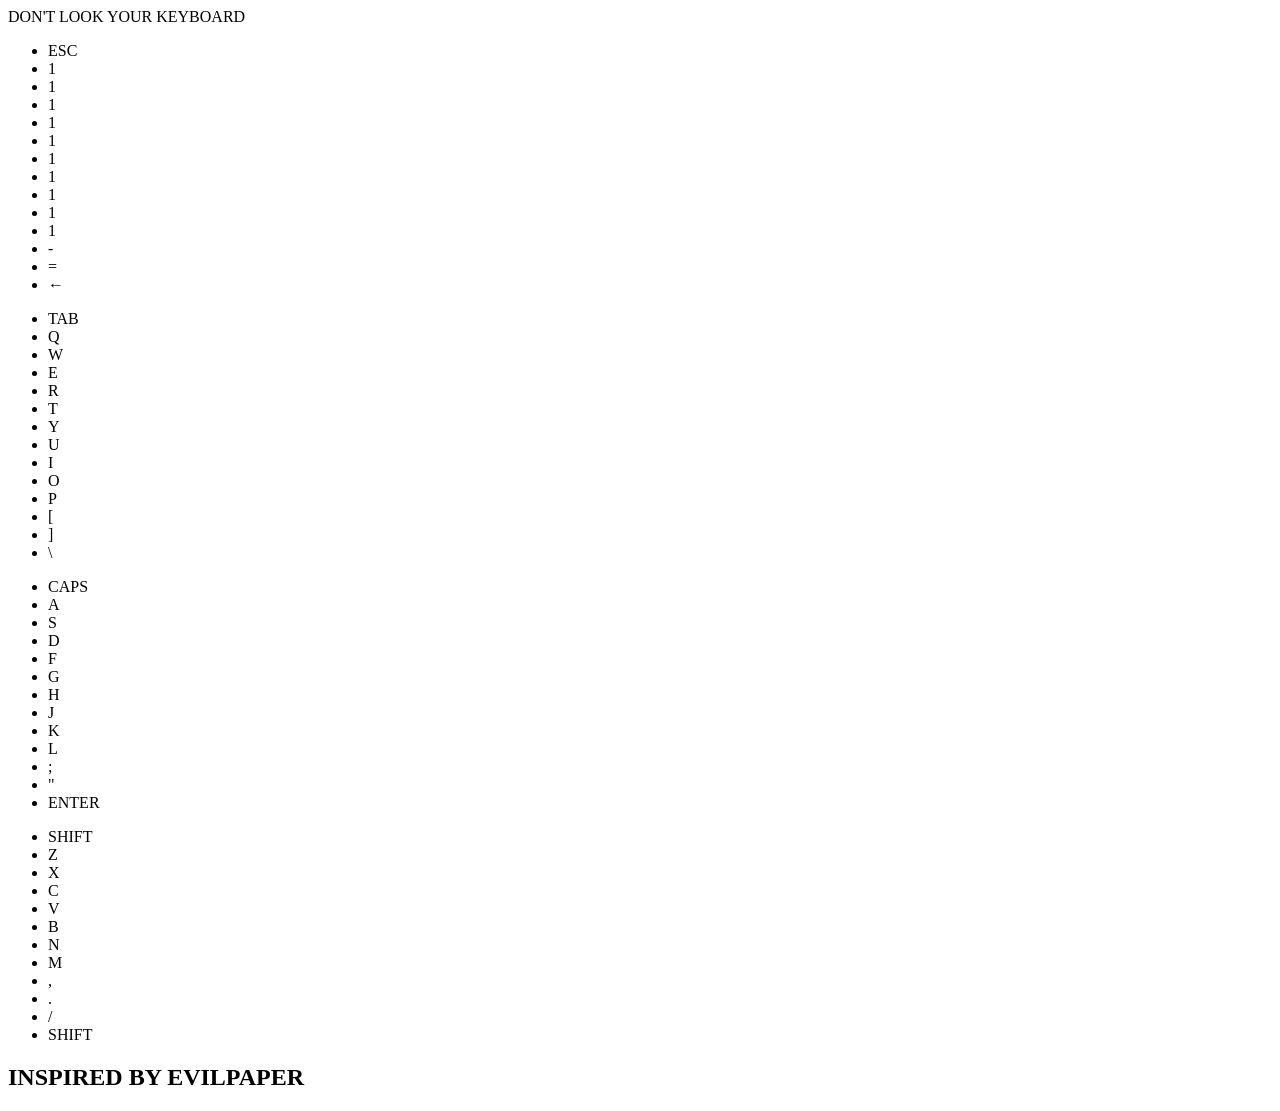
==== index.html @ 8ce094d6 "Added index html" ====
<!DOCTYPE html>
<html lang="en">
<head>
    <meta charset="UTF-8">
    <meta http-equiv="X-UA-Compatible" content="IE-edge">
    <meta name="viewport" content="width=device-width, initial-scale=1.0">
    <link rel="stylesheet" href="style.css">
    <title>touchy keyboard</title>
</head>
<body>
    <script src="script.js"></script>
    <div class ="keyboard-container"
        <h2>DON'T LOOK YOUR KEYBOARD</h2>
        <ul class="number-row">
            <li class="first" id="esc">ESC</li>
            <li class="first">1</li>
            <li class="second">1</li>
            <li class="second">1</li>
            <li class="third">1</li>
            <li class="third">1</li>
            <li class="fourth">1</li>
            <li class="fourth">1</li>
            <li class="fifth">1</li>
            <li class="fifth">1</li>
            <li class="sixth">1</li>
            <li class="sixth" id="c-">-</li>
            <li class="seventh" id="c=">=</li>
            <li class="seventh" id="BACKSPACE">&larr;</li>
        </ul>
        <ul class="first-letter-row">
            <li class="first" id="tab">TAB</li>
            <li class="first">Q</li>
            <li class="second">W</li>
            <li class="second">E</li>
            <li class="third">R</li>
            <li class="third">T</li>
            <li class="fourth">Y</li>
            <li class="fourth">U</li>
            <li class="fifth">I</li>
            <li class="fifth">O</li>
            <li class="sixth">P</li>
            <li class="sixth" id="c[">[</li>
            <li class="seventh" id="c]">]</li>
            <li class="seventh">\</li>
        </ul>
        <ul class="second-letter-row">
            <li class="first" id="caps">CAPS</li>
            <li class="first">A</li>
            <li class="second">S</li>
            <li class="second">D</li>
            <li class="third">F</li>
            <li class="third">G</li>
            <li class="fourth">H</li>
            <li class="fourth">J</li>
            <li class="fifth">K</li>
            <li class="fifth">L</li>
            <li class="sixth" id="c;">;</li>
            <li class="sixth" id='c"'>"</li>
            <li class="seventh" id="ENTER">ENTER</li>
        </ul>
        <ul class="third-letter-row">
            <li class="shift first">SHIFT</li>
            <li class="first">Z</li>
            <li class="second">X</li>
            <li class="second">C</li>
            <li class="third">V</li>
            <li class="third">B</li>
            <li class="fourth">N</li>
            <li class="fourth">M</li>
            <li class="fifth" id="c,">,</li>
            <li class="fifth" id="c.">.</li>
            <li class="sixth" id="c/">/</li>
            <li class="shift first">SHIFT</li>
        </ul>
        <h2> INSPIRED BY EVILPAPER </h2>
    </div>
    <script src="script.js"></script>
</body>
</html>
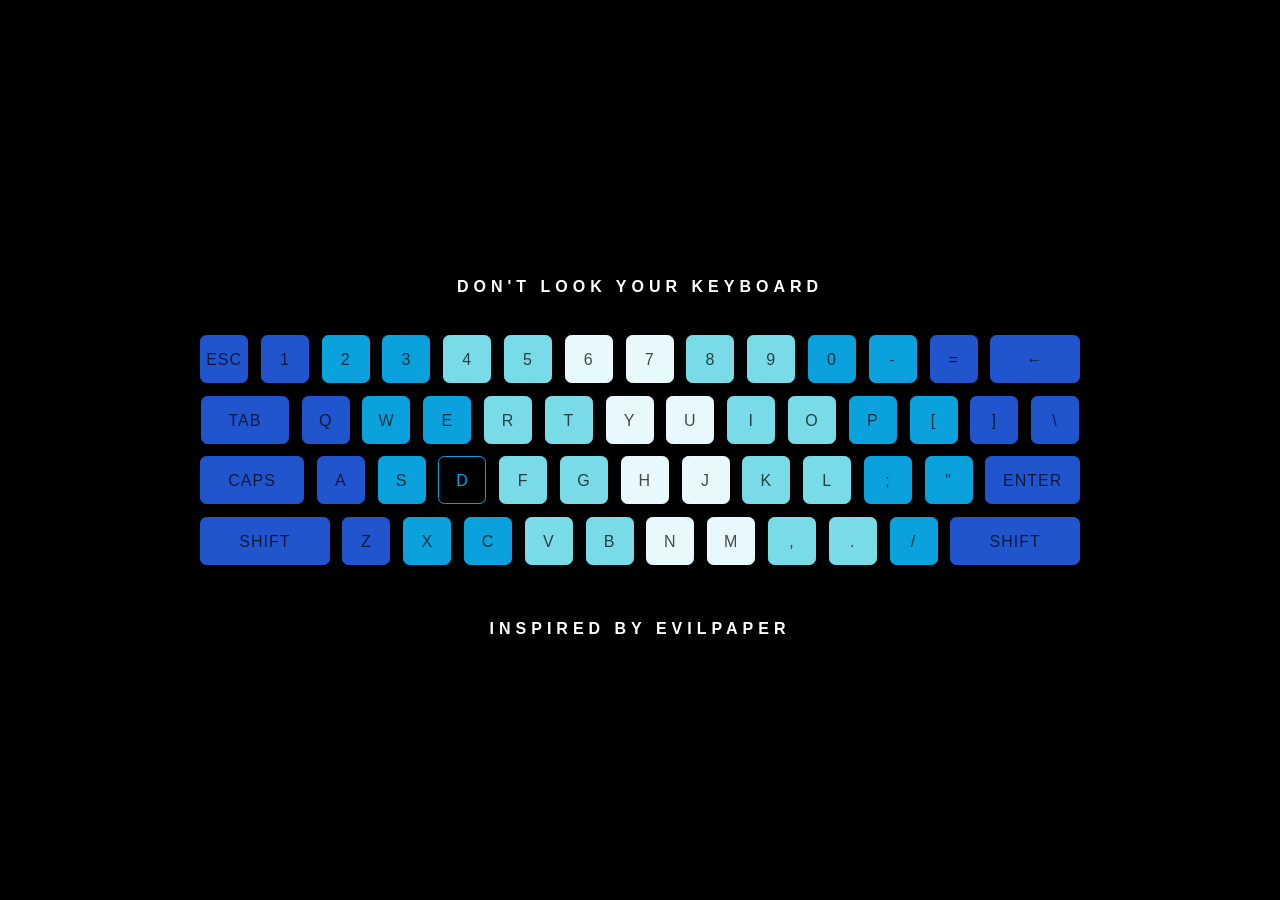
==== commit 962048c1: "Added css and js files" ====
--- a/index.html
+++ b/index.html
@@ -8,21 +8,21 @@
     <title>touchy keyboard</title>
 </head>
 <body>
-    <script src="script.js"></script>
-    <div class ="keyboard-container"
+    <h1 class="credit">INSPIRED BY Dhanush</h1>
+    <div class ="keyboard-container">
         <h2>DON'T LOOK YOUR KEYBOARD</h2>
         <ul class="number-row">
             <li class="first" id="esc">ESC</li>
             <li class="first">1</li>
-            <li class="second">1</li>
-            <li class="second">1</li>
-            <li class="third">1</li>
-            <li class="third">1</li>
-            <li class="fourth">1</li>
-            <li class="fourth">1</li>
-            <li class="fifth">1</li>
-            <li class="fifth">1</li>
-            <li class="sixth">1</li>
+            <li class="second">2</li>
+            <li class="second">3</li>
+            <li class="third">4</li>
+            <li class="third">5</li>
+            <li class="fourth">6</li>
+            <li class="fourth">7</li>
+            <li class="fifth">8</li>
+            <li class="fifth">9</li>
+            <li class="sixth">0</li>
             <li class="sixth" id="c-">-</li>
             <li class="seventh" id="c=">=</li>
             <li class="seventh" id="BACKSPACE">&larr;</li>
--- a/style.css
+++ b/style.css
@@ -0,0 +1,146 @@
+*{
+    padding: 0;
+    margin: 0;
+    box-sizing: border-box;
+}
+body{
+    min-height: 100vh;
+    display: flex;
+    justify-content: center;
+    flex-direction: column;
+    align-items: center;
+    font-family: "Helvetica Neue", Helvetica, Arial, sans-serif;
+    background-color: black;
+    gap: 2rem;
+}
+.credit{
+    display: flex;
+    justify-content: center;
+    align-items: center;
+    opacity: 0;
+    position: absolute;
+    left:0;
+    top: 0;
+    right: 0;
+    bottom: 0;
+    animation: fadeOut 3s ease-in;
+}
+
+@keyframes fadeOut {
+    0%{
+        opacity: 1;
+    }
+    100%{
+        opacity: 0;
+    }
+
+}
+
+h1{
+    text-align: center;
+    color: white;
+    font-size: 1.2rem;
+    letter-spacing: 5px;
+   }
+
+h2{
+    color: rgb(255, 255, 255);
+    letter-spacing: 5px;
+    font-size: 1rem;
+    margin-top: 3rem;
+    margin-bottom: 2rem;
+}
+p{
+    white-space:pre-wrap;
+    padding:1rem 3rem;
+    text-align: center;
+    color: white;
+    font-size: 1.5rem;
+    max-width: 800px;
+    height: 150px;
+    line-height: 2.2rem;
+    overflow-y: scroll;
+    scroll-behavior: smooth;
+    word-wrap: break-word; 
+}
+.keyboard-container{
+    opacity: 0;
+    display: grid;
+    grid-template-columns: 1fr;
+    justify-items: center;
+    animation: fadeIn 2s;
+    animation-delay: 3s;
+    animation-fill-mode: forwards;
+}
+@keyframes fadeIn {
+    0%{
+        opacity: 0;
+    }
+    100%{
+        opacity: 1;
+    }
+
+}
+ul{
+    list-style: none;
+    display: flex;
+    justify-content: center;
+}
+li{
+    height: 3em;
+    width: 3em;
+    color: rgba(0,0,0,0.7);
+    border-radius: 0.4em;
+    line-height: 3em;
+    letter-spacing: 1px;
+    margin: 0.4em;
+    transition: 0.3s;
+    text-align: center;
+    font-size: 1em;
+    transition: background-color 0.2s ,transform 0.05s;
+}
+
+#ENTER{
+    width: 5.9em;
+}
+#caps{
+    width: 6.5em;
+}
+.shift{
+    width: 8.1em;
+}
+#BACKSPACE{
+    width: 5.6em;
+}
+#tab{
+    width: 5.5em;
+}
+
+.first.chosen{color: #2155CD; background-color: transparent!important;}
+.second.chosen{color: #0AA1DD; background-color: transparent !important;}
+.third.chosen{color: #79DAE8; background-color: transparent !important;}
+.fourth.chosen{color: #E8F9FD; background-color: transparent !important;}
+.fifth.chosen{color: #79DAE8; background-color: transparent !important;}
+.sixth.chosen{color: #0AA1DD; background-color: transparent !important;}
+.seventh.chosen{color: #2155CD; background-color: transparent !important;}
+
+.chosen{
+    animation: shaking 0.5s infinite;
+}
+
+@keyframes shaking {
+    0% { transform: translate(0,0); }
+    25% { transform: translate(2px); }
+    50% { transform: translateX(-2px); }
+    75% { transform: translateX(2px); }
+    100% { transform: translate(0,0); }
+}
+
+.first{background-color: #2155CD; border: 1.5px solid #2155CD;}
+.second{background-color: #0AA1DD; border: 1.5px solid #0AA1DD;}
+.third{background-color: #79DAE8; border: 1.5px solid #79DAE8;}
+.fourth{background-color: #E8F9FD; border: 1.5px solid #E8F9FD;}
+.fifth{background-color: #79DAE8; border: 1.5px solid #79DAE8;}
+.sixth{background-color: #0AA1DD; border: 1.5px solid #0AA1DD;}
+.seventh{background-color: #2155CD; border: 1.5px solid #2155CD;}
+
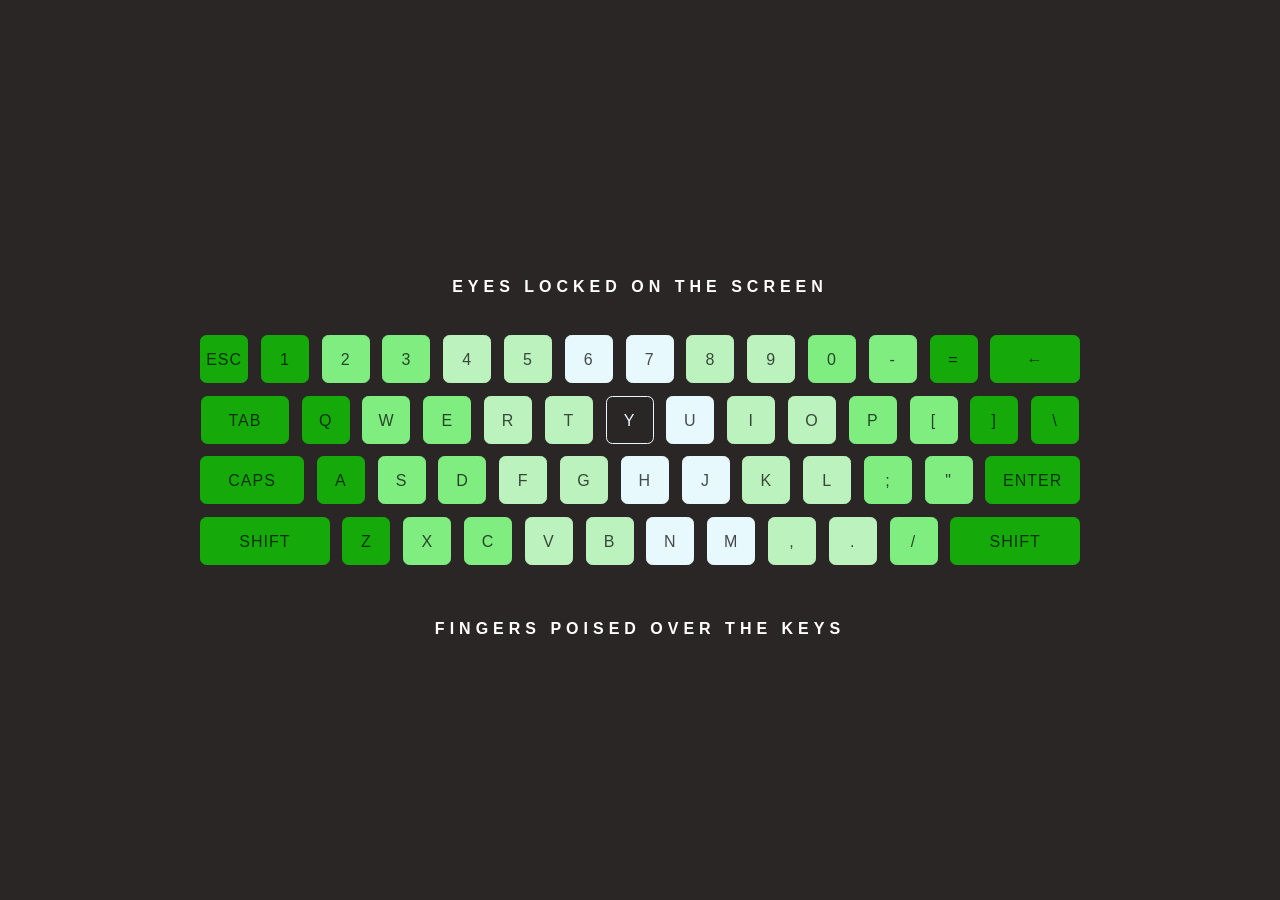
==== commit 81662ab4: "color changes" ====
--- a/index.html
+++ b/index.html
@@ -8,9 +8,9 @@
     <title>touchy keyboard</title>
 </head>
 <body>
-    <h1 class="credit">INSPIRED BY Dhanush</h1>
+      
     <div class ="keyboard-container">
-        <h2>DON'T LOOK YOUR KEYBOARD</h2>
+        <h2>EYES LOCKED ON THE SCREEN</h2>
         <ul class="number-row">
             <li class="first" id="esc">ESC</li>
             <li class="first">1</li>
@@ -72,7 +72,7 @@
             <li class="sixth" id="c/">/</li>
             <li class="shift first">SHIFT</li>
         </ul>
-        <h2> INSPIRED BY EVILPAPER </h2>
+        <h2> FINGERS POISED OVER THE KEYS </h2>
     </div>
     <script src="script.js"></script>
 </body>
--- a/style.css
+++ b/style.css
@@ -10,30 +10,8 @@
     flex-direction: column;
     align-items: center;
     font-family: "Helvetica Neue", Helvetica, Arial, sans-serif;
-    background-color: black;
+    background-color: rgb(43, 38, 38);
     gap: 2rem;
-}
-.credit{
-    display: flex;
-    justify-content: center;
-    align-items: center;
-    opacity: 0;
-    position: absolute;
-    left:0;
-    top: 0;
-    right: 0;
-    bottom: 0;
-    animation: fadeOut 3s ease-in;
-}
-
-@keyframes fadeOut {
-    0%{
-        opacity: 1;
-    }
-    100%{
-        opacity: 0;
-    }
-
 }
 
 h1{
@@ -63,13 +41,14 @@
     scroll-behavior: smooth;
     word-wrap: break-word; 
 }
+
 .keyboard-container{
     opacity: 0;
     display: grid;
     grid-template-columns: 1fr;
     justify-items: center;
     animation: fadeIn 2s;
-    animation-delay: 3s;
+    animation-delay: 1s;
     animation-fill-mode: forwards;
 }
 @keyframes fadeIn {
@@ -81,6 +60,8 @@
     }
 
 }
+  
+  
 ul{
     list-style: none;
     display: flex;
@@ -116,13 +97,13 @@
     width: 5.5em;
 }
 
-.first.chosen{color: #2155CD; background-color: transparent!important;}
-.second.chosen{color: #0AA1DD; background-color: transparent !important;}
-.third.chosen{color: #79DAE8; background-color: transparent !important;}
+.first.chosen{color: #15a90a; background-color: transparent!important;}
+.second.chosen{color: #7fed7f; background-color: transparent !important;}
+.third.chosen{color: #bcf2bd; background-color: transparent !important;}
 .fourth.chosen{color: #E8F9FD; background-color: transparent !important;}
-.fifth.chosen{color: #79DAE8; background-color: transparent !important;}
-.sixth.chosen{color: #0AA1DD; background-color: transparent !important;}
-.seventh.chosen{color: #2155CD; background-color: transparent !important;}
+.fifth.chosen{color: #bcf2bd; background-color: transparent !important;}
+.sixth.chosen{color: #7fed7f; background-color: transparent !important;}
+.seventh.chosen{color: #15a90a; background-color: transparent !important;}
 
 .chosen{
     animation: shaking 0.5s infinite;
@@ -136,11 +117,14 @@
     100% { transform: translate(0,0); }
 }
 
-.first{background-color: #2155CD; border: 1.5px solid #2155CD;}
-.second{background-color: #0AA1DD; border: 1.5px solid #0AA1DD;}
-.third{background-color: #79DAE8; border: 1.5px solid #79DAE8;}
+
+.first{background-color: #15a90a; border: 1.5px solid #15a90a;}
+.second{background-color: #7fed7f; border: 1.5px solid #7fed7f;}
+.third{background-color: #bcf2bd; border: 1.5px solid #bcf2bd;}
 .fourth{background-color: #E8F9FD; border: 1.5px solid #E8F9FD;}
-.fifth{background-color: #79DAE8; border: 1.5px solid #79DAE8;}
-.sixth{background-color: #0AA1DD; border: 1.5px solid #0AA1DD;}
-.seventh{background-color: #2155CD; border: 1.5px solid #2155CD;}
+.fifth{background-color: #bcf2bd; border: 1.5px solid #bcf2bd;}
+.sixth{background-color: #7fed7f; border: 1.5px solid #7fed7f;}
+.seventh{background-color: #15a90a; border: 1.5px solid #15a90a;}
 
+  
+
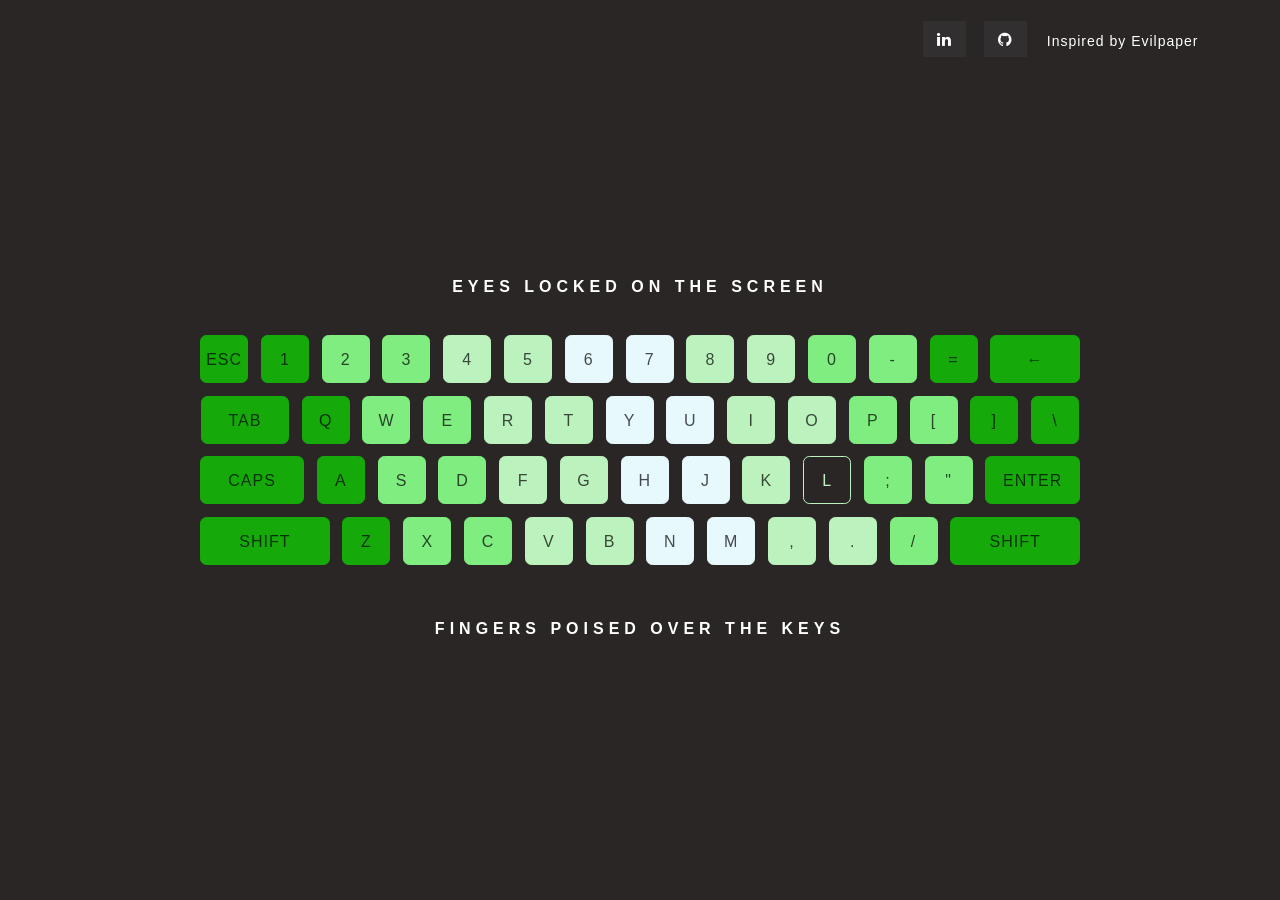
==== commit 8c2e17f9: "Adding links and credit" ====
--- a/index.html
+++ b/index.html
@@ -8,7 +8,20 @@
     <title>touchy keyboard</title>
 </head>
 <body>
-      
+    <body>
+        <div class="footer-social-icons">
+            <ul class="social-icons">
+                <li><a href="https://www.linkedin.com/in/dhanush-thirunavukkarasu/" target="_blank" class="social-icon"> <i class="fa fa-linkedin"></i></a></li>
+                <li><a href="https://github.com/Dhanoosh/touchy-keyboard" target="_blank" class="social-icon"> <i class="fa fa-github"></i></a></li>
+                <li>
+                    <a href="https://codepen.io/evilpaper/pen/dyyZjLQ" target="_blank" class="social-icon">
+                        <span class="icon-label">Inspired by Evilpaper</span>
+                    </a>
+                </li>
+            </ul>
+        </div>
+    </body>
+    
     <div class ="keyboard-container">
         <h2>EYES LOCKED ON THE SCREEN</h2>
         <ul class="number-row">
